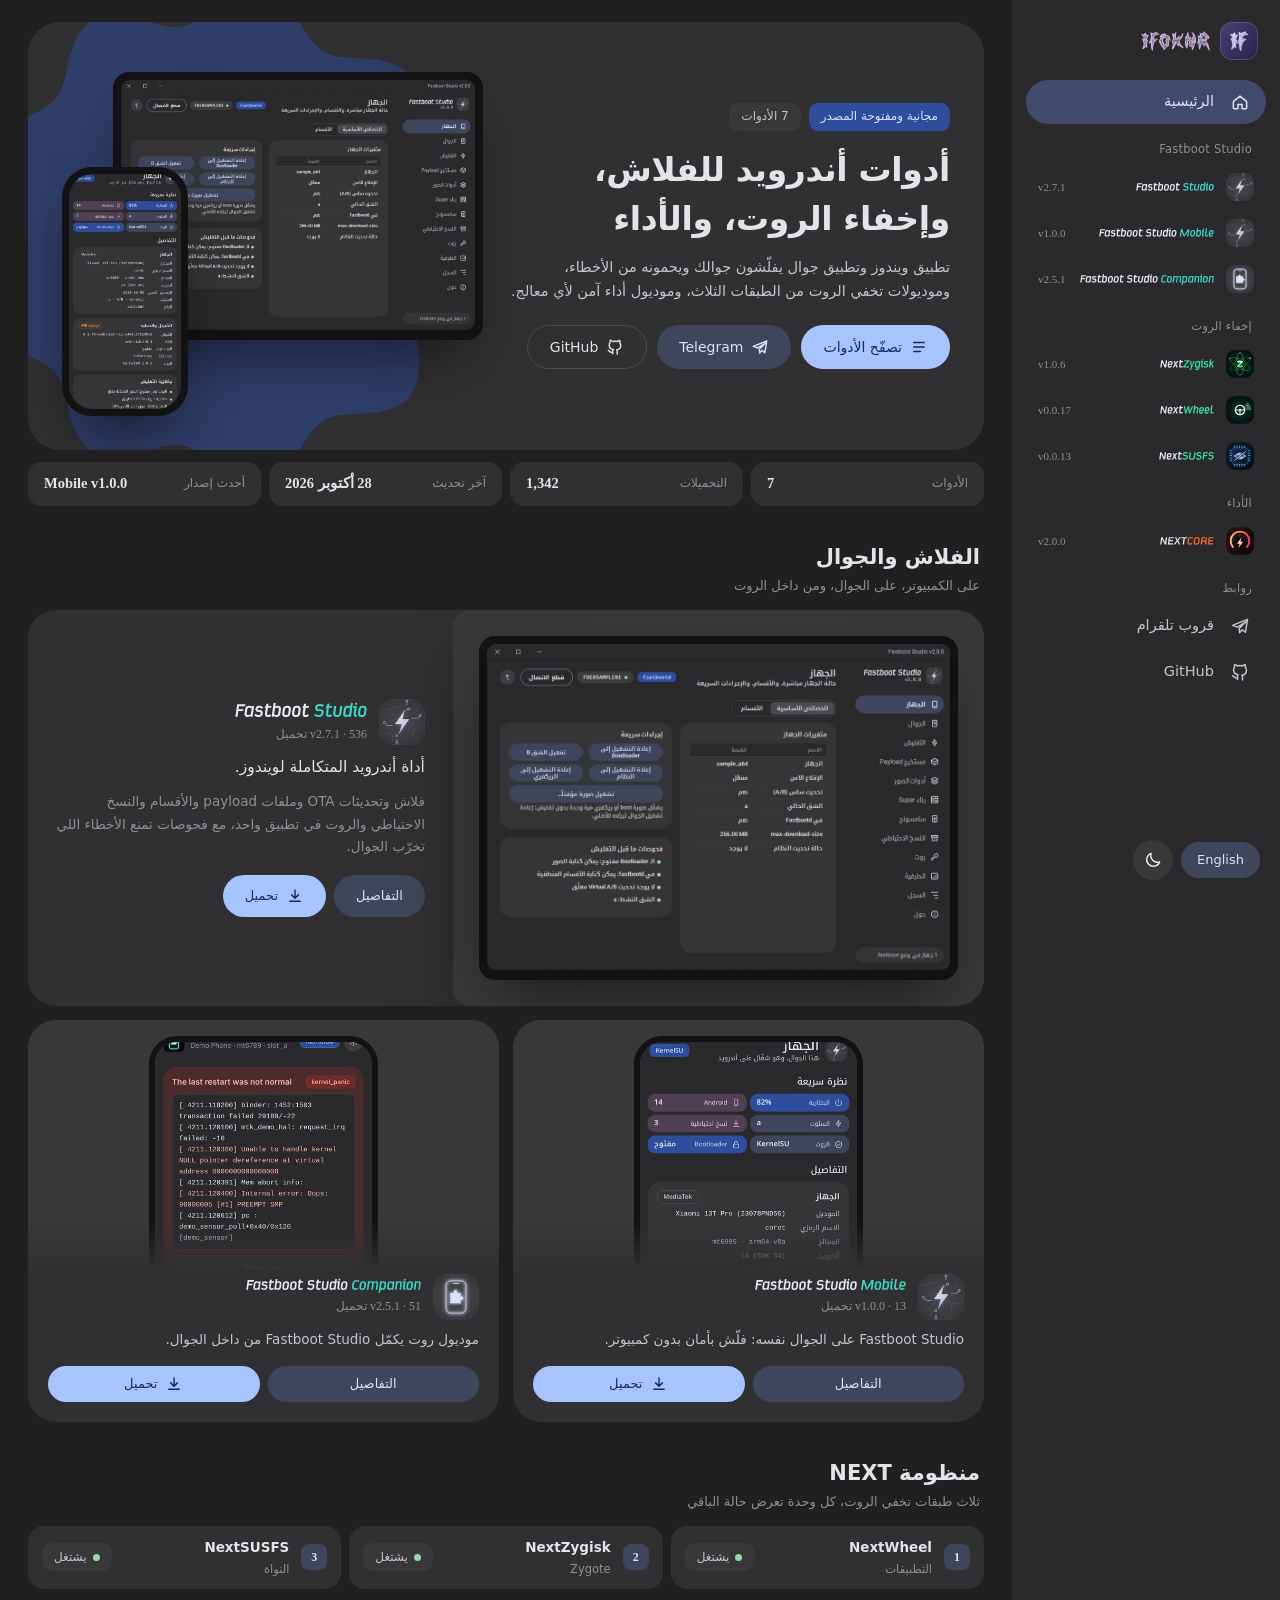
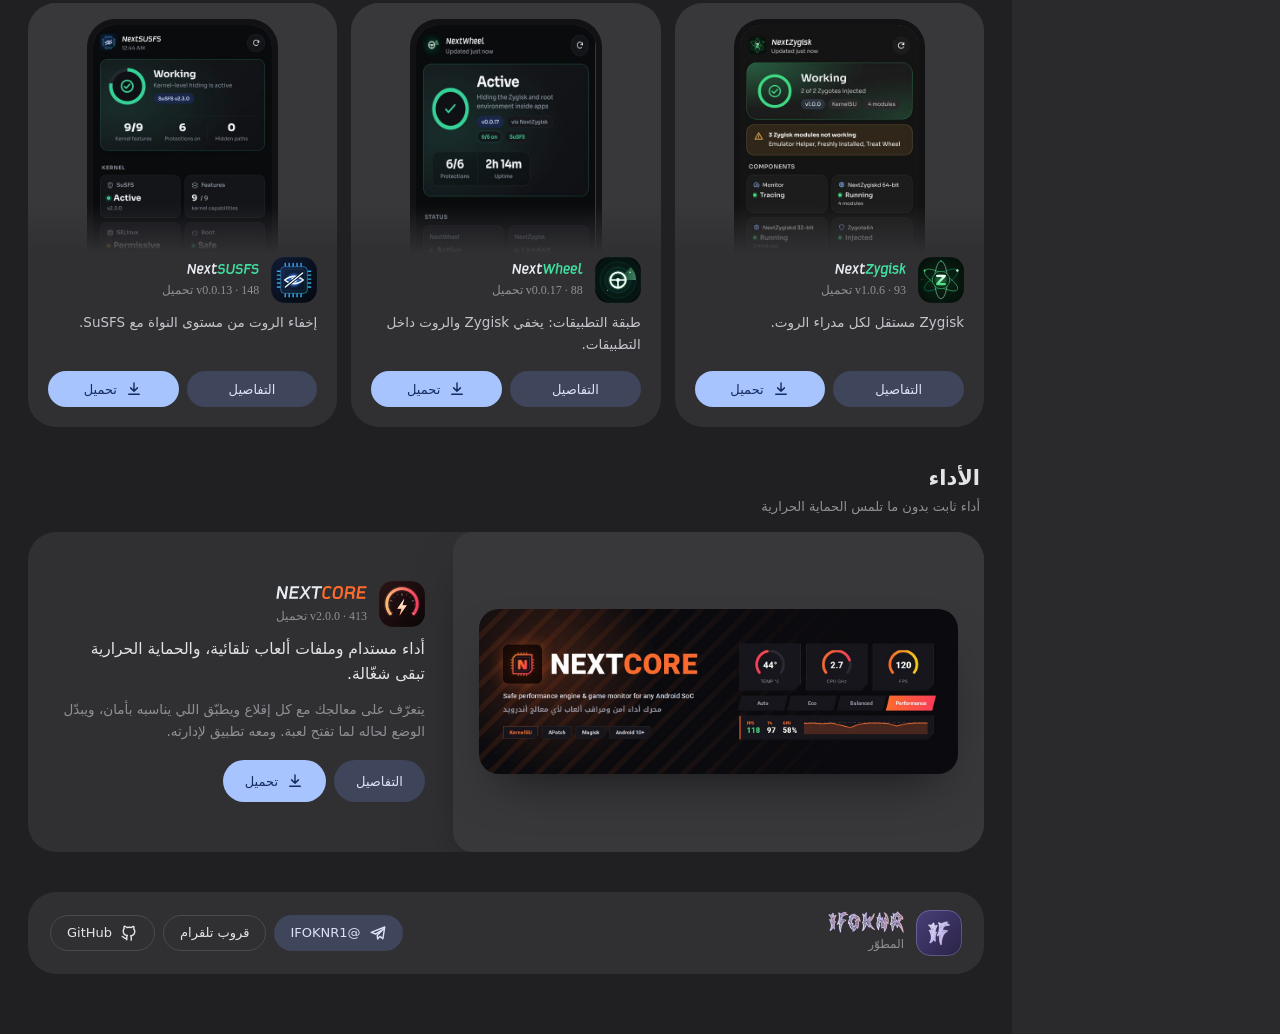
==== design/site/index.html @ ee3281ef "Site design sample: Material 3 Expressive like the apps, a menu with a page per tool, and looping vi" ====
<!doctype html>
<html lang="ar" dir="rtl" data-theme="dark">
<head>
  <meta charset="utf-8">
  <meta name="viewport" content="width=device-width, initial-scale=1">
  <title>IFOKNR Tools</title>
  <link rel="icon" href="img/ifoknr-mark.svg" type="image/svg+xml">
  <link rel="stylesheet" href="style.css">
</head>
<body>
  <div class="shell">
    <aside class="rail" id="rail" aria-label="Menu">
      <a class="brand" href="#home"><img class="mark" src="img/ifoknr-mark.svg" alt=""><span class="brand-name"><img class="sig sig-dark" src="img/ifoknr-dark.svg" alt="IFOKNR"><img class="sig sig-light" src="img/ifoknr-light.svg" alt="IFOKNR"></span></a>
      <nav class="menu" id="menu"></nav>
      <div class="rail-foot">
        <button class="pill-btn tonal small" data-act="lang"></button>
        <button class="icon-btn" data-act="theme" aria-label="Theme"><svg viewBox="0 0 24 24"><path d="M20 14.2A8 8 0 0 1 9.8 4a8 8 0 1 0 10.2 10.2z"/></svg></button>
      </div>
    </aside>

    <header class="appbar">
      <a class="brand" href="#home"><img class="mark" src="img/ifoknr-mark.svg" alt=""><span class="brand-name"><img class="sig sig-dark" src="img/ifoknr-dark.svg" alt="IFOKNR"><img class="sig sig-light" src="img/ifoknr-light.svg" alt="IFOKNR"></span></a>
      <div class="appbar-actions">
        <button class="icon-btn" data-act="theme" aria-label="Theme"><svg viewBox="0 0 24 24"><path d="M20 14.2A8 8 0 0 1 9.8 4a8 8 0 1 0 10.2 10.2z"/></svg></button>
        <button class="icon-btn" data-act="menu" aria-label="Menu"><svg viewBox="0 0 24 24"><path d="M4 7h16M4 12h16M4 17h16"/></svg></button>
      </div>
    </header>

    <main id="page"></main>
  </div>

  <div class="scrim" id="scrim" data-act="close"></div>
  <div class="sheet" id="sheet" role="dialog" aria-label="Menu"><div class="grab"></div><nav class="menu" id="menu-sheet"></nav><div class="sheet-foot"><button class="pill-btn tonal" data-act="lang"></button></div></div>

  <script src="app.js"></script>
</body>
</html>
---- design/site/style.css ----
@font-face{font-family:Roboto;src:url(fonts/Roboto-Regular.woff) format("woff");font-weight:400}
@font-face{font-family:Roboto;src:url(fonts/Roboto-Medium.woff) format("woff");font-weight:500}
@font-face{font-family:Roboto;src:url(fonts/Roboto-Bold.woff) format("woff");font-weight:700}
@font-face{font-family:Kufi;src:url(fonts/NotoKufiArabic-Regular.woff) format("woff");font-weight:400}
@font-face{font-family:Kufi;src:url(fonts/NotoKufiArabic-SemiBold.woff) format("woff");font-weight:500 600}
@font-face{font-family:Kufi;src:url(fonts/NotoKufiArabic-Bold.woff) format("woff");font-weight:700}

/* Material 3 Expressive, muted: the same colours as the apps */
:root{
  --bg:#202022;--surf:#2a2a2c;--c1:#303033;--c2:#38383b;--c3:#434347;--line:#4a4a4f;
  --tx:#e5e3e8;--tx2:#c4c4cb;--tx3:#8f8f95;
  --acc:#a8c4ff;--on-acc:#152c5e;
  --pc:#2e4d9d;--on-pc:#dce3ff;
  --sl:#3f455a;--on-sl:#dde1f9;
  --mv:#4f4053;--on-mv:#f6dbf8;
  --sel:#414a6b;--ok:#9bd8a6;--warn:#f3c77a;
  --r-xl:32px;--r-l:28px;--r-m:20px;--r-s:12px;
  color-scheme:dark;
}
[data-theme=light]{
  --bg:#f4f3f7;--surf:#faf9fd;--c1:#efedf1;--c2:#e8e6ec;--c3:#e0dee5;--line:#c6c5d0;
  --tx:#1b1b1f;--tx2:#45464f;--tx3:#6f6f79;
  --acc:#2e4d9d;--on-acc:#fff;
  --pc:#dae2ff;--on-pc:#001848;
  --sl:#dde1f9;--on-sl:#2b3042;
  --mv:#f6dbf8;--on-mv:#30183a;
  --sel:#dde1f9;--ok:#2e7d46;--warn:#8a5a00;
  color-scheme:light;
}
*{box-sizing:border-box}
html,body{margin:0}
body{background:var(--bg);color:var(--tx);font:400 15px/1.65 Roboto,Kufi,system-ui,sans-serif;-webkit-font-smoothing:antialiased}
[dir=rtl] body{font-family:Kufi,Roboto,system-ui,sans-serif;font-size:14.5px}
a{color:inherit;text-decoration:none}
button{font:inherit;color:inherit;cursor:pointer;border:0;background:none}
img,video{display:block;max-width:100%}
h1,h2,h3,p{margin:0}
.sig-light{display:none}[data-theme=light] .sig-dark{display:none}[data-theme=light] .sig-light{display:block}

/* shell: a navigation rail beside the page, like the Windows app */
.shell{display:grid;grid-template-columns:268px minmax(0,1fr);min-height:100vh;background:linear-gradient(to left,var(--surf) 268px,transparent 268px)}
[dir=ltr] .shell{background:linear-gradient(to right,var(--surf) 268px,transparent 268px)}
.rail{position:sticky;top:0;height:100vh;display:flex;flex-direction:column;gap:6px;padding:18px 14px;background:var(--surf);overflow:auto}
.brand{display:flex;align-items:center;gap:10px;padding:4px 8px 14px}
.brand .mark{width:38px;height:38px;border-radius:12px}
.brand-name img{height:20px;width:auto}
.menu{display:flex;flex-direction:column;gap:2px}
.menu .label{font-size:11.5px;font-weight:500;color:var(--tx3);padding:14px 14px 4px;letter-spacing:.02em}
.nav{display:flex;align-items:center;gap:12px;min-height:44px;padding:6px 12px;border-radius:999px;color:var(--tx2);font-weight:500;transition:background .15s}
.nav:hover{background:var(--c2)}
.nav.on{background:var(--sel);color:var(--on-sl)}
.nav .ic{width:28px;height:28px;border-radius:9px;flex:none;object-fit:cover}
.nav svg.ic{padding:4px;stroke:currentColor;fill:none;stroke-width:1.8;stroke-linecap:round;stroke-linejoin:round}
.nav .nm{height:13px;width:auto}
.nav .nm-light{display:none}[data-theme=light] .nav .nm-dark{display:none}[data-theme=light] .nav .nm-light{display:block}
.nav .ver{margin-inline-start:auto;font-size:11px;color:var(--tx3);font-family:Roboto}
.rail-foot{margin-top:auto;display:flex;gap:8px;align-items:center;padding:12px 6px 2px}
.appbar{display:none}
.icon-btn{width:40px;height:40px;border-radius:999px;display:grid;place-items:center;background:var(--c2);flex:none}
.icon-btn svg{width:20px;height:20px;fill:none;stroke:currentColor;stroke-width:1.8;stroke-linecap:round;stroke-linejoin:round}

main{padding:22px 28px 60px;max-width:1180px;width:100%}

/* buttons: pills */
.pill-btn{display:inline-flex;align-items:center;justify-content:center;gap:8px;min-height:44px;padding:0 22px;border-radius:999px;font-weight:500;font-size:14px;white-space:nowrap;transition:filter .15s,transform .1s}
.pill-btn:active{transform:scale(.98)}
.pill-btn svg{width:18px;height:18px;fill:none;stroke:currentColor;stroke-width:1.9;stroke-linecap:round;stroke-linejoin:round}
.pill-btn.filled{background:var(--acc);color:var(--on-acc)}
.pill-btn.tonal{background:var(--sl);color:var(--on-sl)}
.pill-btn.outlined{border:1px solid var(--line);color:var(--tx)}
.pill-btn.small{min-height:36px;padding:0 16px;font-size:13px}
.pill-btn:hover{filter:brightness(1.08)}
.chip{display:inline-flex;align-items:center;gap:6px;height:28px;padding:0 12px;border-radius:9px;background:var(--c2);color:var(--tx2);font-size:12px;font-weight:500;white-space:nowrap}
.chip.blue{background:var(--pc);color:var(--on-pc)}.chip.mauve{background:var(--mv);color:var(--on-mv)}
.chip .dot{width:7px;height:7px;border-radius:50%;background:var(--ok)}

/* cards */
.card{background:var(--c1);border-radius:var(--r-l);padding:22px}
.card h2{font-size:17px;font-weight:600;margin-bottom:12px}
.section{margin-top:34px}
.sec-head{display:flex;align-items:end;justify-content:space-between;gap:12px;margin:0 4px 14px}
.sec-head h2{font-size:21px;font-weight:600}
.sec-head p{color:var(--tx3);font-size:13px}

/* home hero */
.hero{position:relative;display:grid;grid-template-columns:minmax(0,1.05fr) minmax(0,1fr);gap:24px;align-items:center;background:var(--c1);border-radius:var(--r-xl);padding:34px 34px 34px;overflow:hidden}
.hero::before{content:"";position:absolute;inset-inline-end:-60px;top:50%;margin-top:-250px;width:500px;height:500px;background:var(--pc);opacity:.5;-webkit-mask:url(img/cookie.svg) center/contain no-repeat;mask:url(img/cookie.svg) center/contain no-repeat;animation:spin 60s linear infinite}
[data-theme=light] .hero::before{opacity:.9}
@keyframes spin{to{transform:rotate(360deg)}}
.hero>*{position:relative}
.eyebrow{display:inline-flex;gap:8px;align-items:center;margin-bottom:14px}
.hero h1{font-size:38px;line-height:1.25;font-weight:700;letter-spacing:-.01em}
[dir=rtl] .hero h1{font-size:33px;line-height:1.5}
.hero .lead{color:var(--tx2);margin-top:12px;max-width:52ch}
.cta{display:flex;flex-wrap:wrap;gap:10px;margin-top:22px}
.reel{position:relative;height:360px}
.reel .laptop{position:absolute;inset-inline-start:0;top:16px;width:88%}
.reel .phone{position:absolute;inset-inline-end:0;bottom:0;width:30%}

/* device frames */
.laptop{background:#121214;border-radius:16px;padding:8px 8px 10px;box-shadow:0 30px 60px -20px rgba(0,0,0,.55)}
.laptop video,.laptop img{border-radius:9px;width:100%;aspect-ratio:1024/720;object-fit:cover;background:#2a2a2c}
.phone{background:#121214;border-radius:30px;padding:7px;box-shadow:0 30px 60px -18px rgba(0,0,0,.6)}
.phone video,.phone img{border-radius:24px;width:100%;aspect-ratio:412/860;object-fit:cover;background:#2a2a2c}

/* slim stat strips */
.strips{display:grid;grid-template-columns:repeat(4,minmax(0,1fr));gap:8px;margin-top:12px}
.strip{display:flex;align-items:center;justify-content:space-between;gap:10px;background:var(--c1);border-radius:14px;padding:10px 16px;min-height:44px}
.strip span{font-size:12px;color:var(--tx3);white-space:nowrap}
.strip b{font-family:Roboto;font-size:14.5px;font-weight:600;white-space:nowrap}

/* tool cards */
.grid{display:grid;grid-template-columns:repeat(3,minmax(0,1fr));gap:14px}
.tcard{display:flex;flex-direction:column;background:var(--c1);border-radius:var(--r-l);overflow:hidden;transition:transform .2s,background .2s}
.tcard:hover{transform:translateY(-3px);background:var(--c2)}
.tmedia{position:relative;height:250px;background:var(--c2);overflow:hidden}
.tmedia video,.tmedia img{width:100%;height:100%;object-fit:cover;object-position:top}
.tmedia.portrait video,.tmedia.portrait img{width:58%;margin:22px auto 0;height:auto;aspect-ratio:412/860;border-radius:22px 22px 0 0;box-shadow:0 0 0 6px #121214}
.tmedia.wide video{width:88%;margin:22px auto 0;height:auto;aspect-ratio:1024/720;border-radius:12px 12px 0 0;box-shadow:0 0 0 6px #121214}
.tmedia::after{content:"";position:absolute;inset:auto 0 0;height:48px;background:linear-gradient(transparent,var(--c1));pointer-events:none;transition:background .2s}
.tcard:hover .tmedia::after{background:linear-gradient(transparent,var(--c2))}
.tbody{padding:4px 20px 20px;display:flex;flex-direction:column;gap:8px;flex:1}
.thead{display:flex;align-items:center;gap:12px}
.thead .ic{width:46px;height:46px;border-radius:14px;flex:none}
.tname{height:17px;width:auto}
.tname-light{display:none}[data-theme=light] .tname-dark{display:none}[data-theme=light] .tname-light{display:block}
.thead small{display:block;color:var(--tx3);font-size:12px;font-family:Roboto;margin-top:4px}
.ttag{color:var(--tx2);font-size:13.5px}
.tfoot{display:flex;gap:8px;align-items:center;margin-top:auto;padding-top:8px;flex-wrap:wrap}
.tfoot .pill-btn{flex:1}
.grid.g-pc{grid-template-columns:repeat(2,minmax(0,1fr))}
.grid.g-perf{grid-template-columns:1fr}
.tcard.feature{grid-column:1/-1;display:grid;grid-template-columns:minmax(0,1.25fr) minmax(0,1fr);align-items:center}
.tcard.feature .tmedia{height:100%;min-height:320px;display:flex;align-items:center;justify-content:center;padding:26px;background:var(--c2)}
.tcard.feature .tmedia::after{display:none}
.tcard.feature .tmedia .laptop{width:100%}
.tcard.feature .tbody{padding:26px 28px;gap:10px}
.tcard.feature .tname{height:22px}
.tcard.feature .ttag{font-size:15.5px;color:var(--tx);font-weight:500}
.tab{color:var(--tx3);font-size:13.5px}
.tcard.feature .tfoot .pill-btn{flex:0 0 auto;min-height:42px;padding:0 22px}
.banner{border-radius:20px;overflow:hidden;width:100%;box-shadow:0 24px 50px -22px rgba(0,0,0,.6)}
.banner video{width:100%;aspect-ratio:1280/440;object-fit:cover}
.g-pc .tmedia.portrait video{width:46%}

/* NEXT stack strip */
.stack{display:grid;grid-template-columns:repeat(3,minmax(0,1fr));gap:8px;margin-bottom:14px}
.layer{display:flex;align-items:center;gap:12px;background:var(--c1);border-radius:16px;padding:10px 14px}
.layer .n{font-family:Roboto;font-weight:700;font-size:12px;width:26px;height:26px;border-radius:8px;display:grid;place-items:center;background:var(--sl);color:var(--on-sl)}
.layer b{font-size:13.5px;font-weight:600}.layer small{display:block;color:var(--tx3);font-size:11.5px}
.layer.on{background:var(--sel)}

/* tool page */
.back{display:inline-flex;align-items:center;gap:6px;color:var(--tx2);font-size:13px;margin:0 4px 12px}
.back svg{width:18px;height:18px;fill:none;stroke:currentColor;stroke-width:2}
[dir=rtl] .back svg{transform:scaleX(-1)}
.thero{display:grid;grid-template-columns:minmax(0,1.1fr) minmax(0,1fr);gap:28px;align-items:center;background:var(--c1);border-radius:var(--r-xl);padding:30px;overflow:hidden;position:relative}
.thero.portrait{grid-template-columns:minmax(0,1.6fr) minmax(0,1fr)}
.cookie{width:96px;height:96px;display:grid;place-items:center;background:var(--sel);-webkit-mask:url(img/cookie.svg) center/contain no-repeat;mask:url(img/cookie.svg) center/contain no-repeat;margin-bottom:16px}
.cookie img{width:62px;height:62px;border-radius:16px}
.thero .bigname{height:34px;width:auto}
.thero .tl{font-size:17px;color:var(--tx2);margin-top:10px;font-weight:500}
.thero .ab{color:var(--tx3);margin-top:8px;font-size:14px;max-width:56ch}
.thero .media{justify-self:center;width:100%}
.thero.portrait .media{max-width:250px}
.cols{display:grid;grid-template-columns:minmax(0,1.3fr) minmax(0,1fr);gap:14px;margin-top:14px;align-items:start}
.stackc{display:flex;flex-direction:column;gap:14px}
.feat{display:flex;gap:12px;align-items:flex-start;padding:10px 0;border-top:1px solid color-mix(in srgb,var(--line) 55%,transparent)}
.feat:first-of-type{border-top:0;padding-top:2px}
.feat .ck{width:26px;height:26px;border-radius:9px;display:grid;place-items:center;background:var(--pc);color:var(--on-pc);flex:none;margin-top:1px}
.feat .ck svg{width:15px;height:15px;fill:none;stroke:currentColor;stroke-width:2.4;stroke-linecap:round;stroke-linejoin:round}
.chips{display:flex;flex-wrap:wrap;gap:6px}
.step{display:flex;gap:12px;align-items:center;background:var(--c2);border-radius:16px;padding:10px 14px;margin-top:6px}
.step .n{font-family:Roboto;font-weight:700;width:28px;height:28px;border-radius:999px;display:grid;place-items:center;background:var(--acc);color:var(--on-acc);font-size:13px;flex:none}
.code{display:flex;align-items:center;gap:8px;background:var(--bg);border-radius:14px;padding:6px 6px 6px 14px;margin-top:10px;direction:ltr}
.code code{font:500 13px/1.4 ui-monospace,Consolas,monospace;flex:1;overflow:auto;white-space:nowrap}
.muted{color:var(--tx3);font-size:13px}
.credit a{color:var(--acc)}
.pager{display:grid;grid-template-columns:1fr 1fr;gap:12px;margin-top:14px}
.pager a{display:flex;align-items:center;gap:12px;background:var(--c1);border-radius:20px;padding:12px 16px}
.pager a:hover{background:var(--c2)}
.pager img.i{width:36px;height:36px;border-radius:11px}
.pager small{display:block;color:var(--tx3);font-size:11.5px}
.pager .next{justify-content:flex-end;text-align:end}

footer.foot{margin-top:40px;display:flex;align-items:center;justify-content:space-between;gap:16px;flex-wrap:wrap;background:var(--c1);border-radius:var(--r-l);padding:18px 22px}
.dev{display:flex;align-items:center;gap:12px}
.dev .mark{width:46px;height:46px;border-radius:14px}
.dev .sig{height:22px;width:auto}
.dev small{display:block;color:var(--tx3);font-size:12px;margin-top:2px}
.foot .links{display:flex;gap:8px;flex-wrap:wrap}

.scrim,.sheet{display:none}

@media (prefers-reduced-motion:reduce){.hero::before{animation:none}}

/* phones and narrow windows */
@media (max-width:1000px){
  .shell,[dir=ltr] .shell{display:block;background:none}
  .hero::before{top:auto;bottom:-140px;margin-top:0;width:400px;height:400px;inset-inline-end:-80px}
  .rail{display:none}
  .appbar{display:flex;position:sticky;top:0;z-index:5;align-items:center;justify-content:space-between;padding:10px 16px;background:color-mix(in srgb,var(--bg) 88%,transparent);backdrop-filter:blur(12px)}
  .appbar .brand{padding:0}
  .appbar-actions{display:flex;gap:8px}
  main{padding:8px 16px 40px}
  .hero,.thero,.thero.portrait{grid-template-columns:1fr;padding:24px 20px}
  .hero h1{font-size:28px}[dir=rtl] .hero h1{font-size:25px}
  .reel{height:250px}
  .strips{grid-template-columns:repeat(2,minmax(0,1fr))}
  .grid{grid-template-columns:1fr}
  .grid.g-pc{grid-template-columns:1fr}
  .tmedia{height:230px}
  .tcard.feature{grid-template-columns:1fr}
  .tcard.feature .tmedia{min-height:0;padding:18px}
  .tcard.feature .tbody{padding:16px 20px 20px}
  .g-pc .tmedia.portrait video{width:58%}
  .stack{grid-template-columns:1fr}
  .cols{grid-template-columns:1fr}
  .thero .media{max-width:420px}
  .thero.portrait .media{max-width:220px}
  .scrim{display:block;position:fixed;inset:0;background:rgba(0,0,0,.45);opacity:0;pointer-events:none;transition:opacity .2s;z-index:9}
  .sheet{display:block;position:fixed;inset:auto 0 0;z-index:10;background:var(--surf);border-radius:28px 28px 0 0;padding:8px 12px 18px;max-height:82vh;overflow:auto;transform:translateY(100%);visibility:hidden;transition:transform .25s cubic-bezier(.2,.8,.2,1),visibility 0s .25s}
  .open .scrim{opacity:1;pointer-events:auto}.open .sheet{transform:none;visibility:visible;transition:transform .25s cubic-bezier(.2,.8,.2,1)}
  .grab{width:36px;height:4px;border-radius:4px;background:var(--line);margin:4px auto 8px}
  .sheet-foot{padding:10px 6px 0}
  .pager{grid-template-columns:1fr}
}
.bigname-light{display:none}[data-theme=light] .bigname-dark{display:none}[data-theme=light] .bigname-light{display:block}
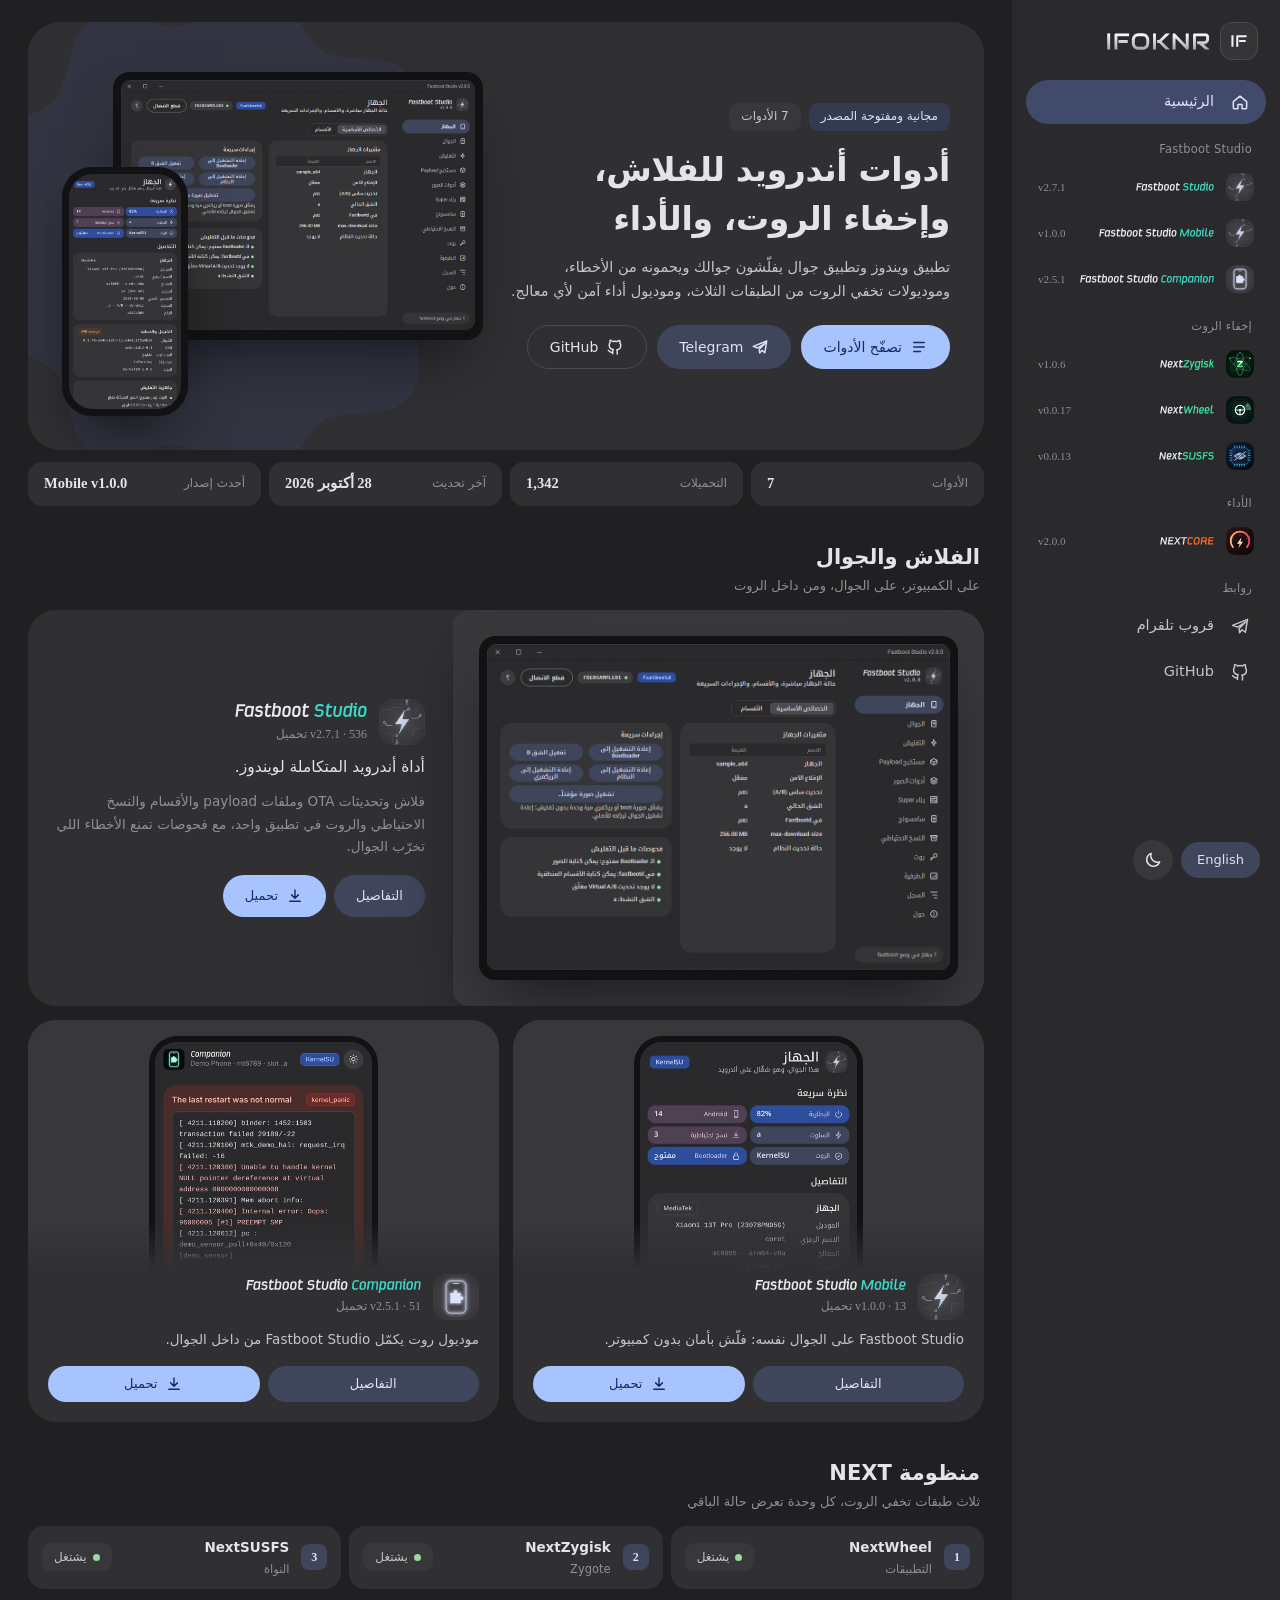
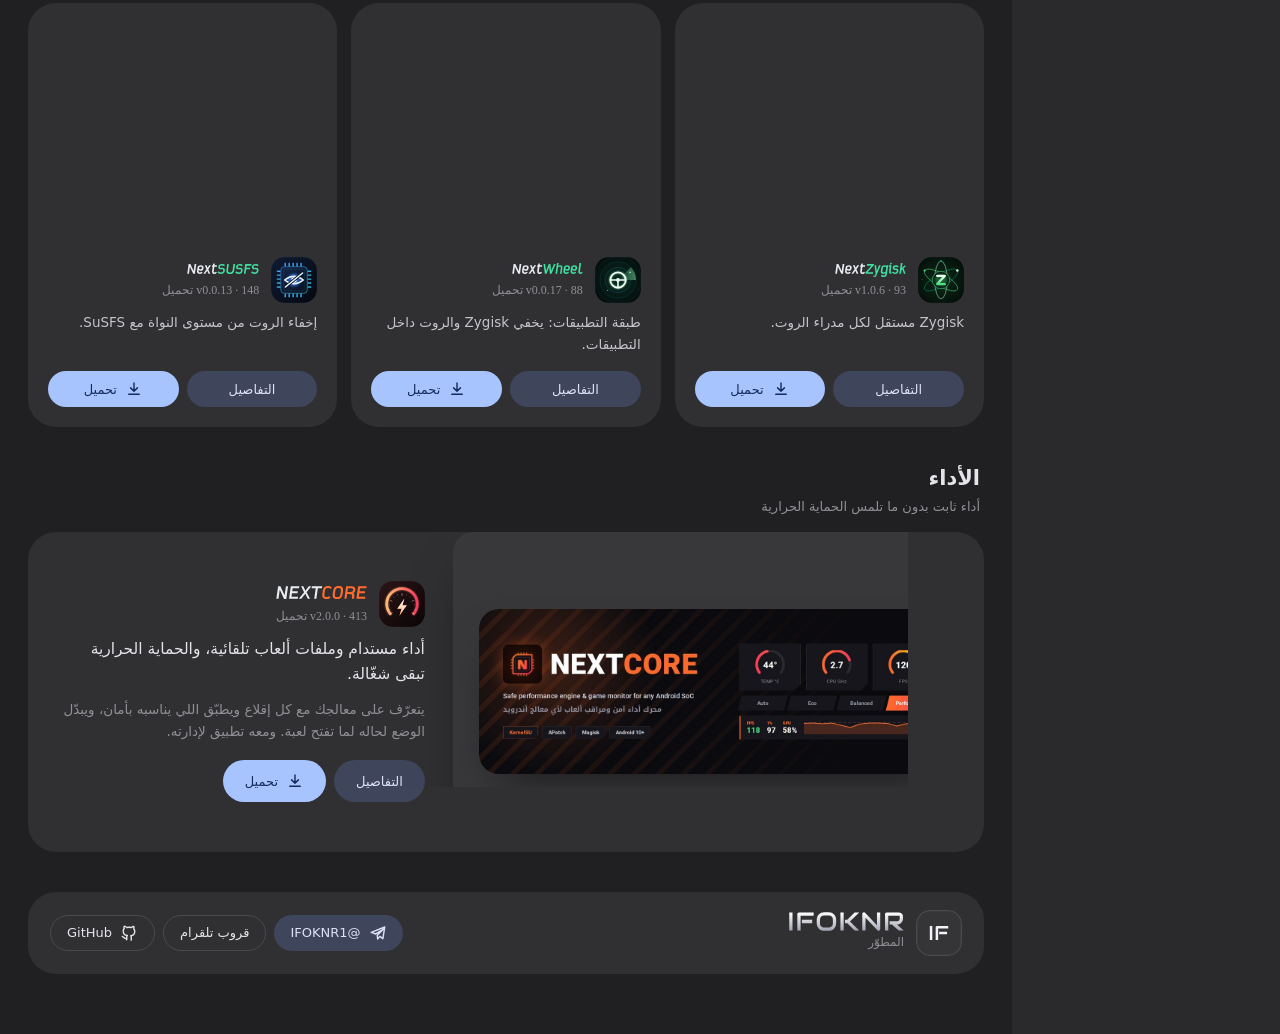
==== commit cc2fdffe: "Site design sample: IFOKNR's new mark and name (Audiowide outlines, graphite tile, silver name), cal" ====
--- a/design/site/index.html
+++ b/design/site/index.html
@@ -10,7 +10,7 @@
 <body>
   <div class="shell">
     <aside class="rail" id="rail" aria-label="Menu">
-      <a class="brand" href="#home"><img class="mark" src="img/ifoknr-mark.svg" alt=""><span class="brand-name"><img class="sig sig-dark" src="img/ifoknr-dark.svg" alt="IFOKNR"><img class="sig sig-light" src="img/ifoknr-light.svg" alt="IFOKNR"></span></a>
+      <a class="brand" href="#home"><img class="mark sig-dark" src="img/ifoknr-mark.svg" alt=""><img class="mark sig-light" src="img/ifoknr-mark-light.svg" alt=""><span class="brand-name"><img class="sig sig-dark" src="img/ifoknr-dark.svg" alt="IFOKNR"><img class="sig sig-light" src="img/ifoknr-light.svg" alt="IFOKNR"></span></a>
       <nav class="menu" id="menu"></nav>
       <div class="rail-foot">
         <button class="pill-btn tonal small" data-act="lang"></button>
@@ -19,7 +19,7 @@
     </aside>
 
     <header class="appbar">
-      <a class="brand" href="#home"><img class="mark" src="img/ifoknr-mark.svg" alt=""><span class="brand-name"><img class="sig sig-dark" src="img/ifoknr-dark.svg" alt="IFOKNR"><img class="sig sig-light" src="img/ifoknr-light.svg" alt="IFOKNR"></span></a>
+      <a class="brand" href="#home"><img class="mark sig-dark" src="img/ifoknr-mark.svg" alt=""><img class="mark sig-light" src="img/ifoknr-mark-light.svg" alt=""><span class="brand-name"><img class="sig sig-dark" src="img/ifoknr-dark.svg" alt="IFOKNR"><img class="sig sig-light" src="img/ifoknr-light.svg" alt="IFOKNR"></span></a>
       <div class="appbar-actions">
         <button class="icon-btn" data-act="theme" aria-label="Theme"><svg viewBox="0 0 24 24"><path d="M20 14.2A8 8 0 0 1 9.8 4a8 8 0 1 0 10.2 10.2z"/></svg></button>
         <button class="icon-btn" data-act="menu" aria-label="Menu"><svg viewBox="0 0 24 24"><path d="M4 7h16M4 12h16M4 17h16"/></svg></button>
--- a/design/site/style.css
+++ b/design/site/style.css
@@ -10,7 +10,7 @@
   --bg:#202022;--surf:#2a2a2c;--c1:#303033;--c2:#38383b;--c3:#434347;--line:#4a4a4f;
   --tx:#e5e3e8;--tx2:#c4c4cb;--tx3:#8f8f95;
   --acc:#a8c4ff;--on-acc:#152c5e;
-  --pc:#2e4d9d;--on-pc:#dce3ff;
+  --pc:#343b50;--on-pc:#dce3ff;
   --sl:#3f455a;--on-sl:#dde1f9;
   --mv:#4f4053;--on-mv:#f6dbf8;
   --sel:#414a6b;--ok:#9bd8a6;--warn:#f3c77a;
@@ -43,7 +43,7 @@
 .rail{position:sticky;top:0;height:100vh;display:flex;flex-direction:column;gap:6px;padding:18px 14px;background:var(--surf);overflow:auto}
 .brand{display:flex;align-items:center;gap:10px;padding:4px 8px 14px}
 .brand .mark{width:38px;height:38px;border-radius:12px}
-.brand-name img{height:20px;width:auto}
+.brand-name img{height:17px;width:auto}
 .menu{display:flex;flex-direction:column;gap:2px}
 .menu .label{font-size:11.5px;font-weight:500;color:var(--tx3);padding:14px 14px 4px;letter-spacing:.02em}
 .nav{display:flex;align-items:center;gap:12px;min-height:44px;padding:6px 12px;border-radius:999px;color:var(--tx2);font-weight:500;transition:background .15s}
@@ -186,7 +186,7 @@
 footer.foot{margin-top:40px;display:flex;align-items:center;justify-content:space-between;gap:16px;flex-wrap:wrap;background:var(--c1);border-radius:var(--r-l);padding:18px 22px}
 .dev{display:flex;align-items:center;gap:12px}
 .dev .mark{width:46px;height:46px;border-radius:14px}
-.dev .sig{height:22px;width:auto}
+.dev .sig{height:19px;width:auto}
 .dev small{display:block;color:var(--tx3);font-size:12px;margin-top:2px}
 .foot .links{display:flex;gap:8px;flex-wrap:wrap}
 
